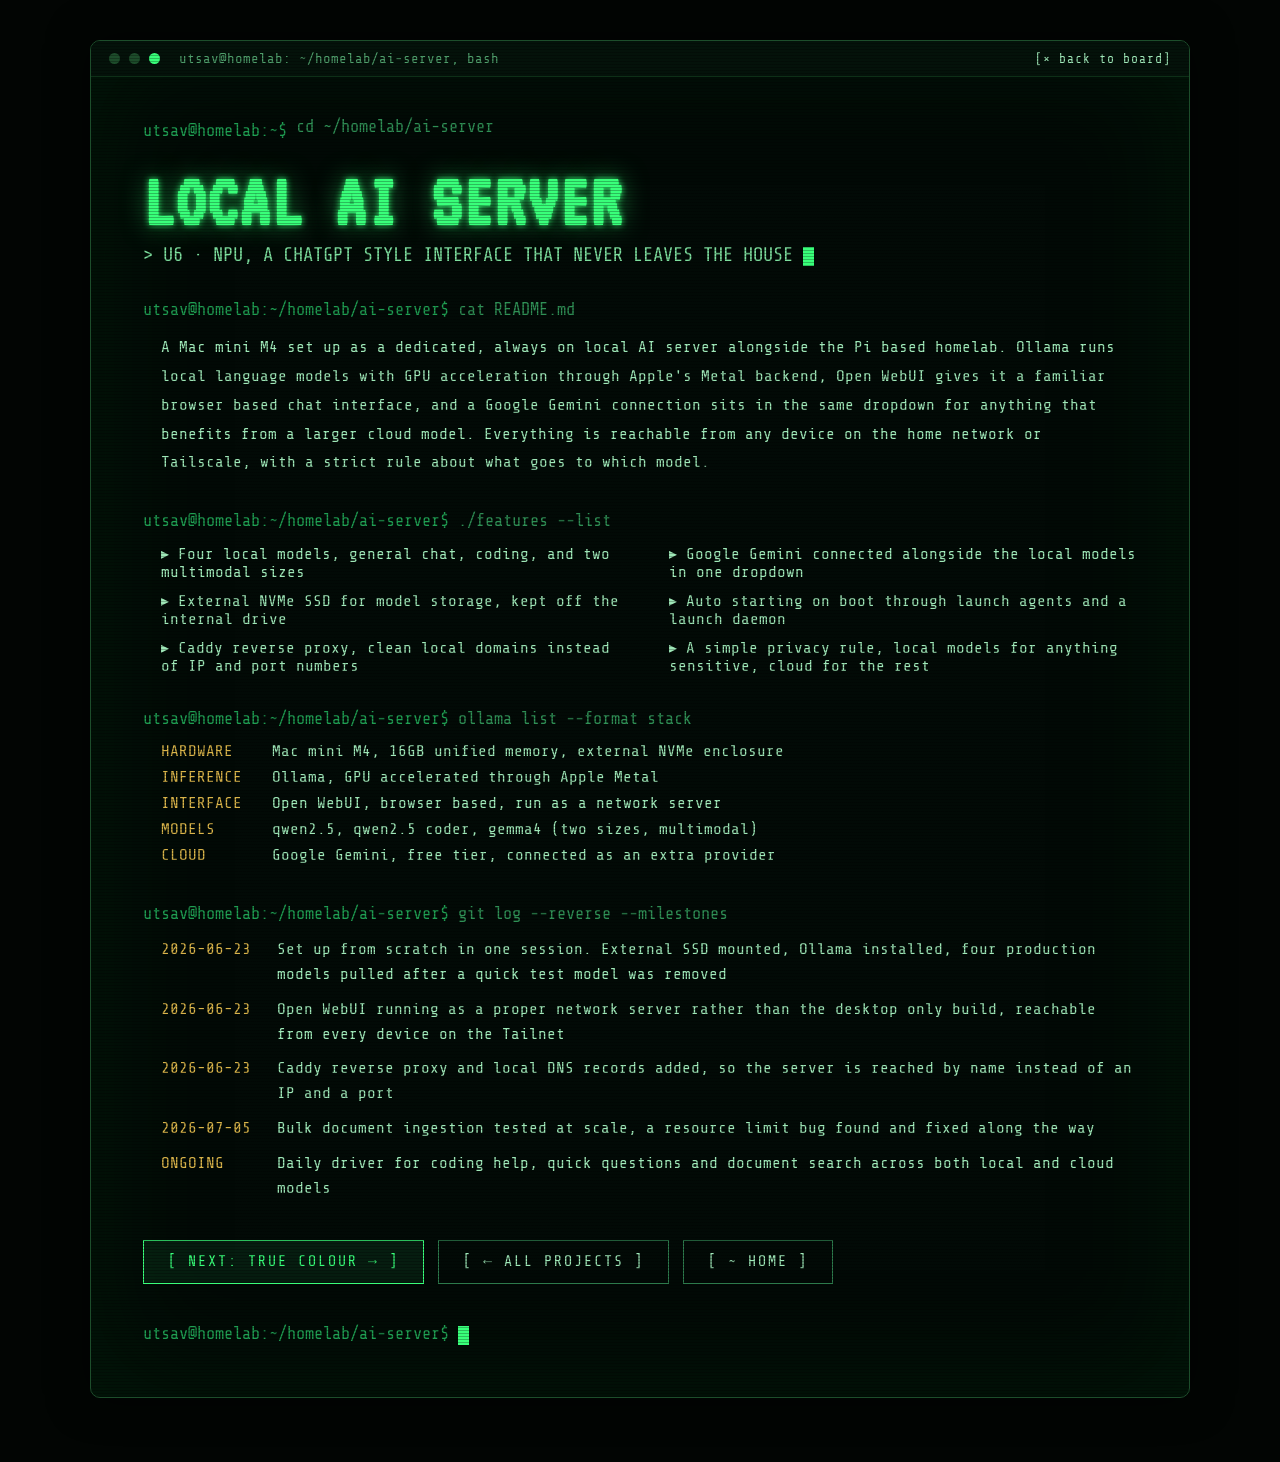
==== ai-server.html @ 538dcd91 "Rebuild portfolio with the homelab design system and a complete, accurate project roster Port the ho" ====
<!DOCTYPE html>
<html lang="en">
<head>
    <meta charset="UTF-8">
    <meta name="viewport" content="width=device-width, initial-scale=1.0">
    <meta name="description" content="Local AI server, a Mac mini M4 running Ollama and Open WebUI on the home network">
    <title>Local AI Server | Utsav Khatiwada</title>
    <link rel="icon" type="image/png" href="favicon.png">
    <link rel="preconnect" href="https://fonts.googleapis.com">
    <link href="https://fonts.googleapis.com/css2?family=VT323&family=Share+Tech+Mono&family=JetBrains+Mono:wght@400;700;800&display=swap" rel="stylesheet">
    <link rel="stylesheet" href="style.css">
</head>
<body class="pos-page">
    <div class="pos-wrap">
        <div class="pos-term">

            <div class="term-bar">
                <span class="term-dot"></span>
                <span class="term-dot"></span>
                <span class="term-dot lit"></span>
                <span class="term-title">utsav@homelab: ~/homelab/ai-server, bash</span>
                <div class="spacer"></div>
                <a href="projects.html">[× back to board]</a>
            </div>

            <div class="pos-body">
                <div class="pos-cmd">
                    <span class="user">utsav@homelab:~$</span>
                    <span class="typing">cd ~/homelab/ai-server</span>
                </div>

                <h1 class="pos-title">LOCAL AI SERVER</h1>
                <p class="pos-sub">&gt; U6 · NPU, A CHATGPT STYLE INTERFACE THAT NEVER LEAVES THE HOUSE<span class="cursor"></span></p>

                <div class="pos-cmd gap-b"><span class="user">utsav@homelab:~/homelab/ai-server$</span> cat README.md</div>
                <p class="pos-text">
                    A Mac mini M4 set up as a dedicated, always on local AI server alongside the Pi based homelab.
                    Ollama runs local language models with GPU acceleration through Apple's Metal backend, Open WebUI
                    gives it a familiar browser based chat interface, and a Google Gemini connection sits in the same
                    dropdown for anything that benefits from a larger cloud model. Everything is reachable from any
                    device on the home network or Tailscale, with a strict rule about what goes to which model.
                </p>

                <div class="pos-cmd gap-b"><span class="user">utsav@homelab:~/homelab/ai-server$</span> ./features --list</div>
                <div class="pos-features">
                    <span>▸ Four local models, general chat, coding, and two multimodal sizes</span>
                    <span>▸ Google Gemini connected alongside the local models in one dropdown</span>
                    <span>▸ External NVMe SSD for model storage, kept off the internal drive</span>
                    <span>▸ Auto starting on boot through launch agents and a launch daemon</span>
                    <span>▸ Caddy reverse proxy, clean local domains instead of IP and port numbers</span>
                    <span>▸ A simple privacy rule, local models for anything sensitive, cloud for the rest</span>
                </div>

                <div class="pos-cmd gap-b"><span class="user">utsav@homelab:~/homelab/ai-server$</span> ollama list --format stack</div>
                <div class="pos-stack">
                    <span class="key">HARDWARE</span><span class="val">Mac mini M4, 16GB unified memory, external NVMe enclosure</span>
                    <span class="key">INFERENCE</span><span class="val">Ollama, GPU accelerated through Apple Metal</span>
                    <span class="key">INTERFACE</span><span class="val">Open WebUI, browser based, run as a network server</span>
                    <span class="key">MODELS</span><span class="val">qwen2.5, qwen2.5 coder, gemma4 (two sizes, multimodal)</span>
                    <span class="key">CLOUD</span><span class="val">Google Gemini, free tier, connected as an extra provider</span>
                </div>

                <div class="pos-cmd gap-b"><span class="user">utsav@homelab:~/homelab/ai-server$</span> git log --reverse --milestones</div>
                <div class="pos-log">
                    <span class="d">2026-06-23</span><span class="t">Set up from scratch in one session. External SSD mounted, Ollama installed, four production models pulled after a quick test model was removed</span>
                    <span class="d">2026-06-23</span><span class="t">Open WebUI running as a proper network server rather than the desktop only build, reachable from every device on the Tailnet</span>
                    <span class="d">2026-06-23</span><span class="t">Caddy reverse proxy and local DNS records added, so the server is reached by name instead of an IP and a port</span>
                    <span class="d">2026-07-05</span><span class="t">Bulk document ingestion tested at scale, a resource limit bug found and fixed along the way</span>
                    <span class="d">ONGOING</span><span class="t">Daily driver for coding help, quick questions and document search across both local and cloud models</span>
                </div>

                <div class="pos-buttons">
                    <a href="true-colour.html" class="btn primary">[ NEXT: TRUE COLOUR → ]</a>
                    <a href="projects.html" class="btn ghost">[ ← ALL PROJECTS ]</a>
                    <a href="index.html" class="btn ghost">[ ~ HOME ]</a>
                </div>

                <div class="pos-cmd pos-end"><span class="user">utsav@homelab:~/homelab/ai-server$</span> <span class="cursor"></span></div>
            </div>

            <div class="pos-scanlines"></div>
        </div>
    </div>
</body>
</html>
---- style.css ----
/* ============================================================
   Utsav Khatiwada, portfolio "circuit board" theme
   Ported from the Claude design export (Home / Projects / Nepal POS)
   ============================================================ */

:root {
    --bg: #03100a;
    --bg-deep: #020503;
    --bg-term: #020a06;
    --bg-term-bar: #04120a;
    --panel: #05170e;
    --line: #1a5230;
    --border: #2c7a4b;
    --border-soft: #1d6b3c;
    --border-dark: #1d4d2b;
    --green: #39ff7a;
    --green-soft: #b6ffd0;
    --mint: #9fe8b8;
    --text: #e8fff0;
    --dim: #7fbf98;
    --dim2: #4f9e6b;
    --gold: #d9b44a;
    --prompt: #1f9e52;
    --prompt2: #2f8f55;
}

* { box-sizing: border-box; }

html { scroll-behavior: smooth; }

body {
    margin: 0;
    background: var(--bg);
    font-family: 'JetBrains Mono', monospace;
    color: var(--text);
}

a { color: var(--green); }
a:hover { color: var(--green-soft); }

@keyframes blink { 0%, 49% { opacity: 1; } 50%, 100% { opacity: 0; } }
@keyframes scansweep { 0% { top: -14%; } 100% { top: 114%; } }
@keyframes flicker { 0%, 91%, 94%, 98%, 100% { opacity: 1; } 92% { opacity: 0.7; } 96% { opacity: 0.88; } }
@keyframes glitcha {
    0%, 88%, 100% { clip-path: inset(0 0 100% 0); transform: translate(0, 0); }
    89% { clip-path: inset(8% 0 58% 0); transform: translate(-5px, 0); }
    92% { clip-path: inset(62% 0 8% 0); transform: translate(5px, 0); }
    95% { clip-path: inset(35% 0 38% 0); transform: translate(-3px, 0); }
}
@keyframes glitchb {
    0%, 86%, 100% { clip-path: inset(0 0 100% 0); transform: translate(0, 0); }
    87% { clip-path: inset(48% 0 22% 0); transform: translate(4px, 0); }
    91% { clip-path: inset(12% 0 70% 0); transform: translate(-4px, 0); }
    96% { clip-path: inset(70% 0 5% 0); transform: translate(3px, 0); }
}
@keyframes typing { from { max-width: 0; } to { max-width: 100%; } }

/* ---------- page scaffolding ---------- */

.page {
    position: relative;
    background: var(--bg);
    overflow: hidden;
    min-height: 100vh;
}

.circuit-layer {
    position: absolute;
    inset: 0;
    z-index: 0;
    overflow: hidden;
}

.scanlines {
    position: absolute;
    inset: 0;
    pointer-events: none;
    background: repeating-linear-gradient(0deg, rgba(0, 0, 0, 0.14) 0px, rgba(0, 0, 0, 0.14) 1px, transparent 1px, transparent 4px);
    z-index: 30;
}

.container {
    position: relative;
    z-index: 2;
    max-width: 1240px;
    margin: 0 auto;
}

.cursor {
    display: inline-block;
    width: 11px;
    height: 19px;
    background: var(--green);
    margin-left: 10px;
    vertical-align: middle;
    animation: blink 1s step-end infinite;
}

.section-label {
    color: var(--dim2);
    font-size: 14px;
    letter-spacing: 4px;
    margin-bottom: 18px;
}

/* ---------- boot overlay ---------- */

#boot {
    position: fixed;
    inset: 0;
    z-index: 100;
    background: var(--bg-deep);
    padding: 60px 70px;
    font-family: 'VT323', monospace;
    cursor: pointer;
    overflow: hidden;
    transition: transform 0.5s ease-in, opacity 0.55s ease-in;
    transform-origin: 50% 50%;
}

#boot.closing { transform: scaleY(0.005); opacity: 0; }
#boot.done { display: none; }

.boot-title {
    color: var(--green);
    font-size: 30px;
    letter-spacing: 2px;
    margin-bottom: 28px;
    text-shadow: 0 0 18px rgba(57, 255, 122, 0.6);
}

.boot-line { color: var(--mint); font-size: 25px; line-height: 1.5; white-space: pre; }

.boot-cursor {
    display: inline-block;
    width: 13px;
    height: 22px;
    background: var(--green);
    animation: blink 0.8s step-end infinite;
    margin-top: 10px;
}

.boot-skip {
    position: absolute;
    bottom: 36px;
    left: 70px;
    color: var(--prompt2);
    font-size: 19px;
    letter-spacing: 2px;
}

.boot-scanlines {
    position: absolute;
    inset: 0;
    pointer-events: none;
    background: repeating-linear-gradient(0deg, rgba(0, 0, 0, 0.3) 0px, rgba(0, 0, 0, 0.3) 1px, transparent 1px, transparent 3px);
}

/* ---------- nav ---------- */

nav {
    position: sticky;
    top: 0;
    z-index: 20;
    display: flex;
    align-items: center;
    gap: 26px;
    padding: 14px 44px;
    background: rgba(3, 16, 10, 0.88);
    border-bottom: 1px solid var(--line);
    backdrop-filter: blur(6px);
}

.nav-brand {
    text-decoration: none;
    color: var(--gold);
    font-weight: 800;
    letter-spacing: 3px;
    font-size: 15px;
    white-space: nowrap;
}
.nav-brand:hover { color: var(--gold); }

.nav-spacer { flex: 1; }

.nav-links { display: flex; gap: 8px; flex-wrap: wrap; }

.nav-link {
    text-decoration: none;
    border: 1px solid var(--border);
    border-top: 3px solid var(--gold);
    background: var(--panel);
    color: var(--mint);
    padding: 7px 14px;
    font-size: 13px;
    letter-spacing: 2px;
    transition: box-shadow 0.2s, color 0.2s, border-color 0.2s;
}

.nav-link:hover {
    box-shadow: 0 0 16px rgba(57, 255, 122, 0.45);
    color: var(--text);
    border-color: var(--green);
    border-top-color: var(--gold);
}

.nav-progress-track {
    position: absolute;
    left: 0;
    right: 0;
    bottom: -3px;
    height: 3px;
    pointer-events: none;
}

#progress {
    width: 0%;
    height: 3px;
    background: linear-gradient(90deg, #155c31, var(--green));
    box-shadow: 0 0 12px rgba(57, 255, 122, 0.8);
}

/* ---------- hero ---------- */

.hero {
    position: relative;
    height: 660px;
    overflow: hidden;
    border-bottom: 1px solid var(--line);
    z-index: 1;
}

#matrix {
    position: absolute;
    top: 0;
    left: 0;
    width: 100%;
    height: 100%;
    opacity: 0.5;
}

.hero-vignette {
    position: absolute;
    inset: 0;
    background: radial-gradient(ellipse at center, rgba(3, 16, 10, 0.2) 0%, rgba(3, 16, 10, 0.94) 80%);
}

.corner { position: absolute; width: 36px; height: 36px; }
.corner.tl { top: 26px; left: 26px; border-top: 2px solid var(--green); border-left: 2px solid var(--green); }
.corner.tr { top: 26px; right: 26px; border-top: 2px solid var(--green); border-right: 2px solid var(--green); }
.corner.bl { bottom: 26px; left: 26px; border-bottom: 2px solid var(--green); border-left: 2px solid var(--green); }
.corner.br { bottom: 26px; right: 26px; border-bottom: 2px solid var(--green); border-right: 2px solid var(--green); }

.scan-sweep {
    position: absolute;
    left: 0;
    right: 0;
    height: 100px;
    background: linear-gradient(180deg, transparent, rgba(57, 255, 122, 0.08), transparent);
    border-bottom: 1px solid rgba(57, 255, 122, 0.3);
    animation: scansweep 6s linear infinite;
    pointer-events: none;
}

.hero-inner {
    position: relative;
    z-index: 3;
    display: flex;
    flex-direction: column;
    align-items: center;
    justify-content: center;
    height: 100%;
    text-align: center;
    padding: 0 24px;
}

.prompt-line {
    font-family: 'Share Tech Mono', monospace;
    color: var(--prompt2);
    font-size: 16px;
    display: flex;
    gap: 10px;
    margin-bottom: 26px;
}

.prompt-line .user { color: var(--prompt); }

.typing {
    overflow: hidden;
    white-space: nowrap;
    display: inline-block;
    animation: typing 1.8s steps(26, end);
}

.glitch-wrap { position: relative; display: inline-block; }

.glitch-wrap h1 {
    margin: 0;
    color: var(--text);
    font-size: clamp(48px, 7vw, 96px);
    font-weight: 800;
    letter-spacing: 3px;
    line-height: 1;
}

.glitch-wrap h1.ga,
.glitch-wrap h1.gb {
    position: absolute;
    inset: 0;
    pointer-events: none;
}
.glitch-wrap h1.ga { color: var(--green-soft); animation: glitcha 4s steps(1) infinite; }
.glitch-wrap h1.gb { color: #0fa85a; animation: glitchb 4s steps(1) infinite; }

.hero-sub {
    color: var(--green);
    font-size: 19px;
    letter-spacing: 3px;
    margin-top: 22px;
}

.hero-buttons { display: flex; gap: 16px; margin-top: 46px; flex-wrap: wrap; justify-content: center; }

.btn {
    text-decoration: none;
    padding: 13px 26px;
    font-size: 15px;
    letter-spacing: 2px;
    transition: background 0.2s, color 0.2s, box-shadow 0.2s, border-color 0.2s;
}

.btn.primary {
    border: 1px solid var(--green);
    background: rgba(57, 255, 122, 0.08);
    color: var(--green);
}
.btn.primary:hover { background: var(--green); color: var(--bg); box-shadow: 0 0 26px rgba(57, 255, 122, 0.6); }

.btn.ghost { border: 1px solid var(--border); color: var(--mint); }
.btn.ghost:hover { border-color: var(--green); color: var(--text); box-shadow: 0 0 18px rgba(57, 255, 122, 0.35); }

/* ---------- main body ---------- */

.main {
    padding: 84px 40px 60px 40px;
    display: flex;
    flex-direction: column;
    gap: 84px;
}

/* ---------- about ---------- */

.about-grid {
    display: grid;
    grid-template-columns: auto 1fr;
    gap: 44px;
    align-items: start;
}

.portrait-wrap { position: relative; }

.portrait-wrap img {
    width: 210px;
    height: 210px;
    object-fit: cover;
    display: block;
    border: 1px solid var(--green);
    box-shadow: 0 0 34px rgba(57, 255, 122, 0.25);
    transition: box-shadow 0.3s, transform 0.3s;
}
.portrait-wrap img:hover { box-shadow: 0 0 54px rgba(57, 255, 122, 0.55); transform: scale(1.03); }

.portrait-wrap .pc { position: absolute; width: 14px; height: 14px; }
.portrait-wrap .pc.tl { top: -6px; left: -6px; border-top: 2px solid var(--green); border-left: 2px solid var(--green); }
.portrait-wrap .pc.tr { top: -6px; right: -6px; border-top: 2px solid var(--green); border-right: 2px solid var(--green); }
.portrait-wrap .pc.bl { bottom: -6px; left: -6px; border-bottom: 2px solid var(--green); border-left: 2px solid var(--green); }
.portrait-wrap .pc.br { bottom: -6px; right: -6px; border-bottom: 2px solid var(--green); border-right: 2px solid var(--green); }

.portrait-caption {
    text-align: center;
    color: var(--dim2);
    font-size: 12px;
    letter-spacing: 3px;
    margin-top: 12px;
}

/* ---------- terminal windows ---------- */

.term {
    background: var(--bg-term);
    border: 1px solid var(--border-soft);
    border-radius: 8px;
    overflow: hidden;
}

.term.flicker { animation: flicker 11s linear infinite; }

.term-bar {
    display: flex;
    align-items: center;
    gap: 9px;
    background: var(--bg-term-bar);
    padding: 10px 16px;
    border-bottom: 1px solid #123f1f;
}

.term-dot { width: 10px; height: 10px; border-radius: 50%; background: var(--border-dark); flex: none; }
.term-dot.lit { background: var(--green); }

.term-title {
    color: var(--dim2);
    font-size: 13px;
    margin-left: 8px;
    font-family: 'Share Tech Mono', monospace;
}

.term-body {
    padding: 26px 30px;
    font-family: 'Share Tech Mono', monospace;
    font-size: 16px;
    line-height: 1.75;
}

.term-body .cmd { color: var(--prompt2); }
.term-body .cmd .user { color: var(--prompt); }
.term-body p { color: var(--mint); margin: 10px 0 22px 0; }
.term-body p:last-child { margin-bottom: 0; }

.term-body .cursor { width: 10px; height: 17px; margin-left: 8px; }

/* ---------- skills ---------- */

.skills-grid {
    padding: 26px 30px;
    font-family: 'Share Tech Mono', monospace;
    font-size: 15.5px;
    display: grid;
    grid-template-columns: 1fr 1fr;
    gap: 16px 44px;
}

.skill-row {
    display: flex;
    gap: 14px;
    padding: 4px 10px;
    margin: -4px -10px;
    transition: background 0.2s;
}
.skill-row:hover { background: rgba(57, 255, 122, 0.08); }
.skill-key { color: var(--gold); width: 96px; flex: none; }
.skill-val { color: var(--mint); }

/* ---------- experience ---------- */

.xp-list { display: flex; flex-direction: column; gap: 22px; }

.xp-card {
    position: relative;
    background: var(--panel);
    border: 1px solid var(--border);
    border-left: 4px solid var(--border);
    padding: 26px 30px;
    transition: box-shadow 0.25s, border-color 0.25s;
}
.xp-card.live { border-left-color: var(--green); }
.xp-card:hover { box-shadow: 0 0 26px rgba(57, 255, 122, 0.3); border-color: var(--green); }

.xp-head {
    display: flex;
    justify-content: space-between;
    align-items: baseline;
    gap: 20px;
    flex-wrap: wrap;
}

.xp-title { color: var(--text); font-size: 20px; font-weight: 700; }
.xp-date { color: var(--gold); font-size: 13px; letter-spacing: 2px; }
.xp-card p { color: var(--dim); font-size: 15px; line-height: 1.7; margin: 14px 0 0 0; }

/* ---------- education / certs logs ---------- */

.logs-grid { display: grid; grid-template-columns: 1fr 1fr; gap: 26px; }

.log-body {
    padding: 22px 26px;
    font-family: 'Share Tech Mono', monospace;
    font-size: 15px;
    line-height: 1.65;
    display: flex;
    flex-direction: column;
    gap: 14px;
}

.log-row {
    padding: 3px 10px;
    margin: -3px -10px;
    transition: background 0.2s;
}
.log-row:hover { background: rgba(57, 255, 122, 0.08); }
.log-row .yr { color: var(--gold); }
.log-row .what { color: var(--mint); }

/* ---------- project boards ---------- */

.board-head {
    display: flex;
    justify-content: space-between;
    align-items: baseline;
    margin-bottom: 18px;
    gap: 16px;
    flex-wrap: wrap;
}

.board-head .section-label { margin-bottom: 0; }

.board-link {
    text-decoration: none;
    color: var(--green);
    font-size: 14px;
    letter-spacing: 2px;
}
.board-link:hover { text-shadow: 0 0 12px rgba(57, 255, 122, 0.8); }

.grid4 { display: grid; grid-template-columns: repeat(4, 1fr); gap: 24px; }
.grid2 { display: grid; grid-template-columns: 1fr 1fr; gap: 28px; }

.board-card {
    text-decoration: none;
    position: relative;
    background: var(--panel);
    border: 1px solid var(--border);
    padding: 30px 20px;
    display: block;
    transition: box-shadow 0.25s, border-color 0.25s;
    color: inherit;
}
.board-card:hover { box-shadow: 0 0 28px rgba(57, 255, 122, 0.35); border-color: var(--green); color: inherit; }

.board-card.lg { padding: 34px 30px; }

.chip-label { color: var(--gold); font-size: 13px; letter-spacing: 3px; margin-bottom: 12px; }
.chip-status { color: var(--green); font-size: 12px; letter-spacing: 2px; }
.chip-head { display: flex; justify-content: space-between; align-items: baseline; }
.chip-title { color: var(--text); font-size: 18px; font-weight: 700; margin-bottom: 10px; }
.board-card.lg .chip-title { font-size: 24px; margin: 14px 0 12px 0; }
.board-card.lg .chip-label { margin-bottom: 0; }
.chip-desc { color: var(--dim); font-size: 13.5px; line-height: 1.55; }
.board-card.lg .chip-desc { font-size: 15px; line-height: 1.65; }
.chip-meta { color: var(--dim2); font-size: 12px; letter-spacing: 1px; margin-top: 16px; }

/* decorative chip pins/pads (positioned spans inside cards) */
.pins-h { position: absolute; height: 5px; background: repeating-linear-gradient(90deg, var(--gold) 0px, var(--gold) 5px, transparent 5px, transparent 10px); }
.pins-h.top { top: 4px; left: 12px; right: 12px; }
.pins-h.bottom { bottom: 4px; left: 12px; right: 12px; }
.pins-v { position: absolute; width: 5px; background: repeating-linear-gradient(0deg, var(--gold) 0px, var(--gold) 5px, transparent 5px, transparent 10px); }
.pins-v.left { left: 4px; top: 16px; bottom: 16px; }
.pins-v.right { right: 4px; top: 16px; bottom: 16px; }

.pad { background: #0a2a18; border: 1px solid var(--border); display: inline-block; }
.pad-row { display: flex; gap: 6px; margin-bottom: 14px; }

.ring { position: absolute; border-radius: 50%; border: 2px solid var(--border); }
.ring.inner { border-color: var(--green); }

/* ---------- contact ---------- */

.contact-card {
    background: var(--bg-term);
    border: 1px solid var(--border-soft);
    border-radius: 8px;
    padding: 40px 44px;
    display: grid;
    grid-template-columns: 1fr auto;
    gap: 32px;
    align-items: center;
}

.contact-prompt {
    font-family: 'Share Tech Mono', monospace;
    color: var(--prompt2);
    font-size: 16px;
}
.contact-prompt .user { color: var(--prompt); }

.contact-links {
    display: flex;
    flex-direction: column;
    gap: 10px;
    font-size: 15px;
    font-family: 'Share Tech Mono', monospace;
}

.contact-links .row { display: flex; gap: 14px; }
.contact-links .key { color: var(--dim2); width: 92px; flex: none; }
.contact-links a { text-decoration: none; }

/* ---------- footer ---------- */

footer {
    position: relative;
    z-index: 2;
    text-align: center;
    padding: 26px 0 34px 0;
    border-top: 1px solid var(--line);
    color: var(--dim2);
    font-size: 13px;
    letter-spacing: 3px;
}

/* ---------- projects page ---------- */

.projects-main { padding: 72px 40px 80px 40px; }

.page-cmd {
    font-family: 'Share Tech Mono', monospace;
    color: var(--prompt2);
    font-size: 16px;
    margin-bottom: 18px;
}
.page-cmd .user { color: var(--prompt); }

.page-title {
    margin: 0 0 8px 0;
    color: var(--text);
    font-size: 52px;
    font-weight: 800;
    letter-spacing: 2px;
}

.page-sub {
    color: var(--green);
    font-size: 17px;
    letter-spacing: 2px;
    margin-bottom: 56px;
}

/* ---------- Nepal POS detail page ---------- */

body.pos-page { background: var(--bg-deep); font-family: 'Share Tech Mono', monospace; }

.pos-wrap {
    position: relative;
    min-height: 100vh;
    background: var(--bg-deep);
    padding: 40px 24px 64px 24px;
}

.pos-term {
    position: relative;
    overflow: hidden;
    max-width: 1100px;
    margin: 0 auto;
    background: var(--bg-term);
    border: 1px solid var(--border-dark);
    border-radius: 10px;
    box-shadow: inset 0 0 120px rgba(0, 40, 12, 0.5), 0 0 40px rgba(0, 0, 0, 0.6);
    animation: flicker 10s linear infinite;
}

.pos-term .term-bar { padding: 10px 18px; }
.pos-term .term-dot { width: 11px; height: 11px; }
.pos-term .term-title { font-size: 14px; margin-left: 10px; }
.pos-term .term-bar a { text-decoration: none; color: var(--mint); font-size: 13px; letter-spacing: 1px; }
.pos-term .term-bar a:hover { color: var(--text); }
.pos-term .term-bar .spacer { flex: 1; }

.pos-body { padding: 40px 52px 52px 52px; position: relative; }

.pos-cmd { color: var(--prompt2); font-size: 17px; }
.pos-cmd .user { color: var(--prompt); }
.pos-cmd.gap-b { margin-bottom: 14px; }

.pos-cmd .typing { animation: typing 1.4s steps(22, end); }

.pos-title {
    font-family: 'VT323', monospace;
    font-size: 76px;
    line-height: 0.95;
    margin: 26px 0 6px 0;
    color: var(--green);
    text-shadow: 0 0 26px rgba(57, 255, 122, 0.5), 0 0 6px rgba(57, 255, 122, 0.9);
    letter-spacing: 2px;
}

.pos-sub { margin: 0 0 34px 0; color: #7ddf9e; font-size: 19px; }

.pos-text {
    color: var(--mint);
    font-size: 16px;
    line-height: 1.8;
    margin: 0 0 34px 0;
    padding-left: 18px;
}

.pos-features {
    display: grid;
    grid-template-columns: 1fr 1fr;
    gap: 10px 40px;
    color: var(--mint);
    font-size: 16px;
    margin-bottom: 34px;
    padding-left: 18px;
}

.pos-stack {
    display: grid;
    grid-template-columns: auto 1fr;
    gap: 8px 30px;
    font-size: 16px;
    margin-bottom: 40px;
    padding-left: 18px;
}
.pos-stack .key { color: var(--gold); }
.pos-stack .val { color: var(--mint); }

.pos-log {
    display: grid;
    grid-template-columns: auto 1fr;
    gap: 10px 26px;
    font-size: 16px;
    line-height: 1.55;
    margin-bottom: 40px;
    padding-left: 18px;
}
.pos-log .d { color: var(--gold); white-space: nowrap; }
.pos-log .t { color: var(--mint); }

.pos-buttons { display: flex; gap: 14px; flex-wrap: wrap; }

.pos-buttons .btn { padding: 12px 24px; }
.pos-buttons .btn.primary:hover { color: var(--bg-deep); }

.pos-end { margin-top: 40px; }
.pos-end .cursor { width: 11px; height: 19px; margin-left: 0; }

.pos-scanlines {
    position: absolute;
    inset: 0;
    pointer-events: none;
    background: repeating-linear-gradient(0deg, rgba(0, 0, 0, 0.26) 0px, rgba(0, 0, 0, 0.26) 1px, transparent 1px, transparent 3px);
    z-index: 5;
}

/* ---------- responsive ---------- */

@media (max-width: 1000px) {
    .grid4 { grid-template-columns: 1fr 1fr; }
}

@media (max-width: 820px) {
    nav { padding: 12px 18px; gap: 12px; }
    .nav-link { padding: 6px 10px; font-size: 11.5px; letter-spacing: 1px; }
    .main { padding: 56px 20px 48px 20px; gap: 56px; }
    .projects-main { padding: 48px 20px 60px 20px; }
    .about-grid { grid-template-columns: 1fr; justify-items: center; }
    .logs-grid { grid-template-columns: 1fr; }
    .grid2 { grid-template-columns: 1fr; }
    .skills-grid { grid-template-columns: 1fr; }
    .contact-card { grid-template-columns: 1fr; padding: 28px 24px; }
    .hero { height: 560px; }
    .page-title { font-size: 38px; }
    .pos-body { padding: 28px 22px 36px 22px; }
    .pos-title { font-size: 52px; }
    .pos-features { grid-template-columns: 1fr; }
    .pos-log { grid-template-columns: 1fr; gap: 2px 0; }
    .pos-log .t { margin-bottom: 10px; }
    #boot { padding: 40px 24px; }
    .boot-title { font-size: 22px; }
    .boot-line { font-size: 18px; white-space: pre-wrap; }
    .boot-skip { left: 24px; font-size: 15px; }
}

@media (max-width: 560px) {
    .grid4 { grid-template-columns: 1fr; }
}
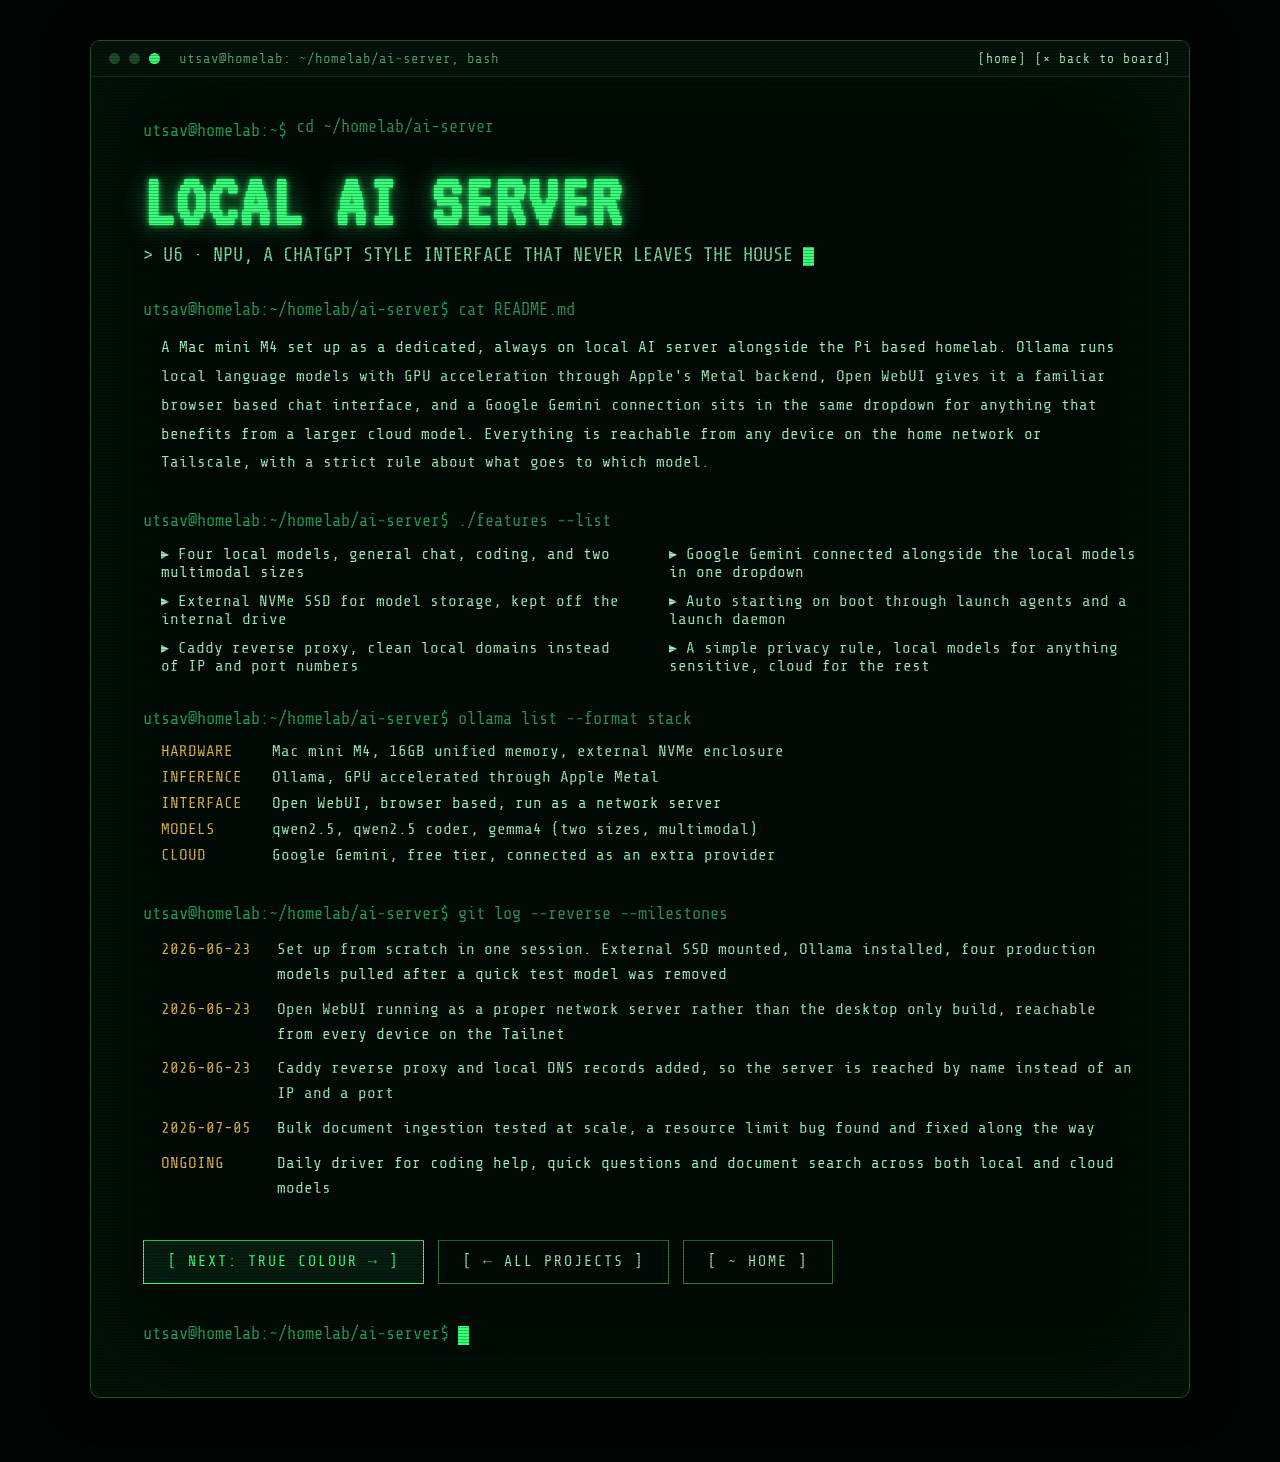
==== commit e24e9c6d: "Add home link to every project page and fix pinch to zoom on the timeline - Every one of the 10 proj" ====
--- a/ai-server.html
+++ b/ai-server.html
@@ -20,6 +20,7 @@
                 <span class="term-dot lit"></span>
                 <span class="term-title">utsav@homelab: ~/homelab/ai-server, bash</span>
                 <div class="spacer"></div>
+                <a href="index.html">[home]</a>
                 <a href="projects.html">[× back to board]</a>
             </div>
 
--- a/style.css
+++ b/style.css
@@ -450,6 +450,30 @@
 .skill-key { color: var(--gold); width: 96px; flex: none; }
 .skill-val { color: var(--mint); }
 
+.skills-ls-cmd {
+    display: none;
+    padding: 26px 30px 0 30px;
+    font-family: 'Share Tech Mono', monospace;
+    font-size: 15.5px;
+    color: var(--prompt2);
+}
+.skills-ls-cmd .user { color: var(--prompt); }
+
+.skills-ls {
+    display: none;
+    padding: 14px 30px 26px 30px;
+    font-family: 'Share Tech Mono', monospace;
+    font-size: 15.5px;
+    flex-wrap: wrap;
+    gap: 10px 28px;
+}
+
+.ls-item { color: var(--green); }
+
+.term.ls-active .skills-ls-cmd,
+.term.ls-active .skills-ls { display: flex; }
+.term.ls-active .skills-grid { display: none; }
+
 /* ---------- experience ---------- */
 
 .xp-list { display: flex; flex-direction: column; gap: 22px; }
@@ -607,6 +631,25 @@
     letter-spacing: 3px;
 }
 
+.footer-cmd {
+    font-family: 'Share Tech Mono', monospace;
+    font-size: 12.5px;
+    letter-spacing: 1px;
+    color: var(--prompt2);
+    margin-bottom: 6px;
+}
+.footer-cmd .user { color: var(--prompt); }
+
+.footer-cmd-out {
+    font-family: 'Share Tech Mono', monospace;
+    font-size: 11.5px;
+    letter-spacing: 0.5px;
+    color: var(--dim);
+    margin-bottom: 18px;
+}
+
+.footer-copy { font-size: 13px; letter-spacing: 3px; }
+
 /* ---------- projects page ---------- */
 
 .projects-main { padding: 72px 40px 80px 40px; }
@@ -633,6 +676,36 @@
     letter-spacing: 2px;
     margin-bottom: 56px;
 }
+
+/* ---------- 404 page ---------- */
+
+.error-main {
+    padding: 96px 40px 100px 40px;
+    text-align: center;
+    display: flex;
+    flex-direction: column;
+    align-items: center;
+}
+
+.error-main .page-cmd { justify-content: center; }
+
+.error-trace {
+    font-family: 'Share Tech Mono', monospace;
+    color: var(--dim2);
+    font-size: 13.5px;
+    margin-bottom: 40px;
+}
+
+.error-code {
+    margin: 0 0 14px 0;
+    color: var(--gold);
+    font-size: clamp(72px, 14vw, 140px);
+    font-weight: 800;
+    letter-spacing: 4px;
+    line-height: 1;
+}
+
+.error-main .page-sub { margin-bottom: 48px; }
 
 /* ---------- Nepal POS detail page ---------- */
 
@@ -741,6 +814,156 @@
     z-index: 5;
 }
 
+/* ---------- timeline page ---------- */
+
+body.timeline-page { overflow: hidden; height: 100vh; margin: 0; background: var(--bg-deep); }
+
+.timeline-nav {
+    position: relative;
+    z-index: 30;
+    display: flex;
+    align-items: center;
+    gap: 26px;
+    padding: 14px 44px;
+    background: rgba(3, 16, 10, 0.92);
+    border-bottom: 1px solid var(--line);
+    backdrop-filter: blur(6px);
+}
+
+.timeline-stage {
+    position: relative;
+    width: 100%;
+    height: calc(100vh - 57px);
+    overflow: hidden;
+    cursor: grab;
+    background: var(--bg-deep);
+    touch-action: none;
+}
+
+.timeline-stage.grabbing { cursor: grabbing; }
+
+.timeline-stage svg { display: block; position: absolute; top: 0; left: 0; }
+
+.tl-trunk { fill: none; stroke: var(--green); stroke-width: 3; filter: drop-shadow(0 0 8px rgba(57, 255, 122, 0.6)); }
+
+.tl-trunk-node circle { fill: var(--bg-term); stroke: var(--green); stroke-width: 2.5; }
+.tl-trunk-node.live circle { fill: var(--green); }
+.tl-trunk-node text.tl-title { fill: var(--text); font-family: 'JetBrains Mono', monospace; font-weight: 700; font-size: 14px; }
+.tl-trunk-node text.tl-sub { fill: var(--dim2); font-family: 'Share Tech Mono', monospace; font-size: 11.5px; }
+.tl-trunk-node text.tl-date { fill: var(--gold); font-family: 'Share Tech Mono', monospace; font-size: 11px; letter-spacing: 1px; }
+
+.tl-branch-path { fill: none; stroke: var(--border); stroke-width: 2; transition: stroke 0.2s, filter 0.2s; }
+.tl-branch-group:hover .tl-branch-path,
+.tl-branch-group.expanded .tl-branch-path { stroke: var(--green); filter: drop-shadow(0 0 6px rgba(57, 255, 122, 0.5)); }
+
+.tl-branch-node circle { fill: var(--panel); stroke: var(--border); stroke-width: 2; transition: stroke 0.2s, fill 0.2s; }
+.tl-branch-node.live circle { stroke: var(--green); }
+.tl-branch-group:hover .tl-branch-node circle,
+.tl-branch-group.expanded .tl-branch-node circle { stroke: var(--green); fill: rgba(57, 255, 122, 0.12); }
+
+.tl-branch-group { cursor: pointer; transition: opacity 0.25s; }
+.tl-branch-group.tl-dimmed { opacity: 0.16; }
+.tl-branch-group text.tl-title { fill: var(--text); font-family: 'JetBrains Mono', monospace; font-weight: 700; font-size: 13.5px; }
+.tl-branch-group text.tl-date { fill: var(--gold); font-family: 'Share Tech Mono', monospace; font-size: 10.5px; letter-spacing: 1px; }
+.tl-branch-group text.tl-hint { fill: var(--dim2); font-family: 'Share Tech Mono', monospace; font-size: 10px; letter-spacing: 1px; }
+
+.tl-sub-path { fill: none; stroke: var(--border-soft); stroke-width: 1.5; stroke-dasharray: 3 4; }
+.tl-sub-node circle { fill: var(--bg-term); stroke: var(--mint); stroke-width: 1.5; }
+.tl-sub-node text.tl-sub-date { fill: var(--gold); font-family: 'Share Tech Mono', monospace; font-size: 10px; }
+.tl-sub-node text.tl-sub-text { fill: var(--mint); font-family: 'Share Tech Mono', monospace; font-size: 11.5px; }
+.tl-sub-node a text { cursor: pointer; }
+.tl-sub-node a:hover text.tl-sub-text { fill: var(--text); }
+
+.tl-open-link { fill: var(--green); font-family: 'Share Tech Mono', monospace; font-size: 11px; letter-spacing: 1px; cursor: pointer; }
+.tl-open-link:hover { fill: var(--green-soft); }
+
+.timeline-hud {
+    position: absolute;
+    z-index: 20;
+    left: 24px;
+    bottom: 24px;
+    display: flex;
+    flex-direction: column;
+    gap: 10px;
+    pointer-events: none;
+}
+
+.timeline-hud-hint {
+    font-family: 'Share Tech Mono', monospace;
+    font-size: 12px;
+    letter-spacing: 1px;
+    color: var(--dim2);
+    background: rgba(3, 16, 10, 0.75);
+    border: 1px solid var(--border-soft);
+    padding: 8px 14px;
+    pointer-events: none;
+}
+
+.timeline-controls {
+    position: absolute;
+    z-index: 20;
+    right: 24px;
+    bottom: 24px;
+    display: flex;
+    gap: 8px;
+}
+
+.tl-btn {
+    pointer-events: auto;
+    background: var(--panel);
+    border: 1px solid var(--border);
+    color: var(--mint);
+    font-family: 'JetBrains Mono', monospace;
+    font-size: 13px;
+    padding: 9px 14px;
+    cursor: pointer;
+    transition: border-color 0.2s, color 0.2s, box-shadow 0.2s;
+}
+.tl-btn:hover { border-color: var(--green); color: var(--text); box-shadow: 0 0 14px rgba(57, 255, 122, 0.35); }
+
+.timeline-legend {
+    position: absolute;
+    z-index: 20;
+    right: 24px;
+    top: 76px;
+    display: flex;
+    gap: 18px;
+    font-family: 'Share Tech Mono', monospace;
+    font-size: 11.5px;
+    color: var(--dim);
+    background: rgba(3, 16, 10, 0.75);
+    border: 1px solid var(--border-soft);
+    padding: 8px 16px;
+    pointer-events: none;
+}
+.timeline-legend span { display: inline-flex; align-items: center; gap: 6px; }
+.legend-dot { width: 9px; height: 9px; border-radius: 50%; display: inline-block; }
+.legend-dot.edu { background: var(--gold); }
+.legend-dot.job { background: var(--mint); }
+.legend-dot.project { background: var(--green); }
+
+@media (max-width: 820px) {
+    .timeline-legend { display: none; }
+    .timeline-hud-hint { font-size: 10.5px; padding: 6px 10px; }
+}
+
+@media (max-width: 600px) {
+    .timeline-hud {
+        left: 12px;
+        right: 12px;
+        bottom: 70px;
+        align-items: center;
+    }
+    .timeline-hud-hint { text-align: center; }
+    .timeline-controls {
+        left: 12px;
+        right: 12px;
+        bottom: 12px;
+        justify-content: center;
+    }
+    .tl-btn { padding: 9px 10px; font-size: 12px; }
+}
+
 /* ---------- responsive ---------- */
 
 @media (max-width: 1000px) {
@@ -749,6 +972,7 @@
 
 @media (max-width: 820px) {
     nav { padding: 12px 18px; gap: 12px; }
+    .nav-links { display: none; }
     .nav-link { padding: 6px 10px; font-size: 11.5px; letter-spacing: 1px; }
     .main { padding: 56px 20px 48px 20px; gap: 56px; }
     .projects-main { padding: 48px 20px 60px 20px; }
@@ -758,7 +982,43 @@
     .skills-grid { grid-template-columns: 1fr; }
     .contact-card { grid-template-columns: 1fr; padding: 28px 24px; }
     .hero { height: 560px; }
+    .hero-inner { padding: 0 40px; }
+    .prompt-line {
+        flex-wrap: wrap;
+        justify-content: center;
+        font-size: 12px;
+        gap: 4px 8px;
+    }
+    .typing { white-space: normal; }
+    .hero-buttons {
+        display: grid;
+        grid-template-columns: repeat(3, 1fr);
+        gap: 10px;
+        width: 100%;
+        max-width: 320px;
+        margin-left: auto;
+        margin-right: auto;
+    }
+    .hero-buttons .btn.primary { grid-column: 1 / -1; }
+    .hero-buttons .btn.ghost {
+        padding: 12px 4px;
+        font-size: 10.5px;
+        letter-spacing: 0.5px;
+        text-align: center;
+        white-space: nowrap;
+    }
     .page-title { font-size: 38px; }
+    .pos-term .term-bar { flex-wrap: wrap; row-gap: 8px; }
+    .pos-term .term-title {
+        order: 3;
+        flex: 1 0 100%;
+        margin-left: 0;
+        white-space: nowrap;
+        overflow: hidden;
+        text-overflow: ellipsis;
+    }
+    .pos-term .term-bar .spacer { order: 1; }
+    .pos-term .term-bar a { order: 2; white-space: nowrap; }
     .pos-body { padding: 28px 22px 36px 22px; }
     .pos-title { font-size: 52px; }
     .pos-features { grid-template-columns: 1fr; }
